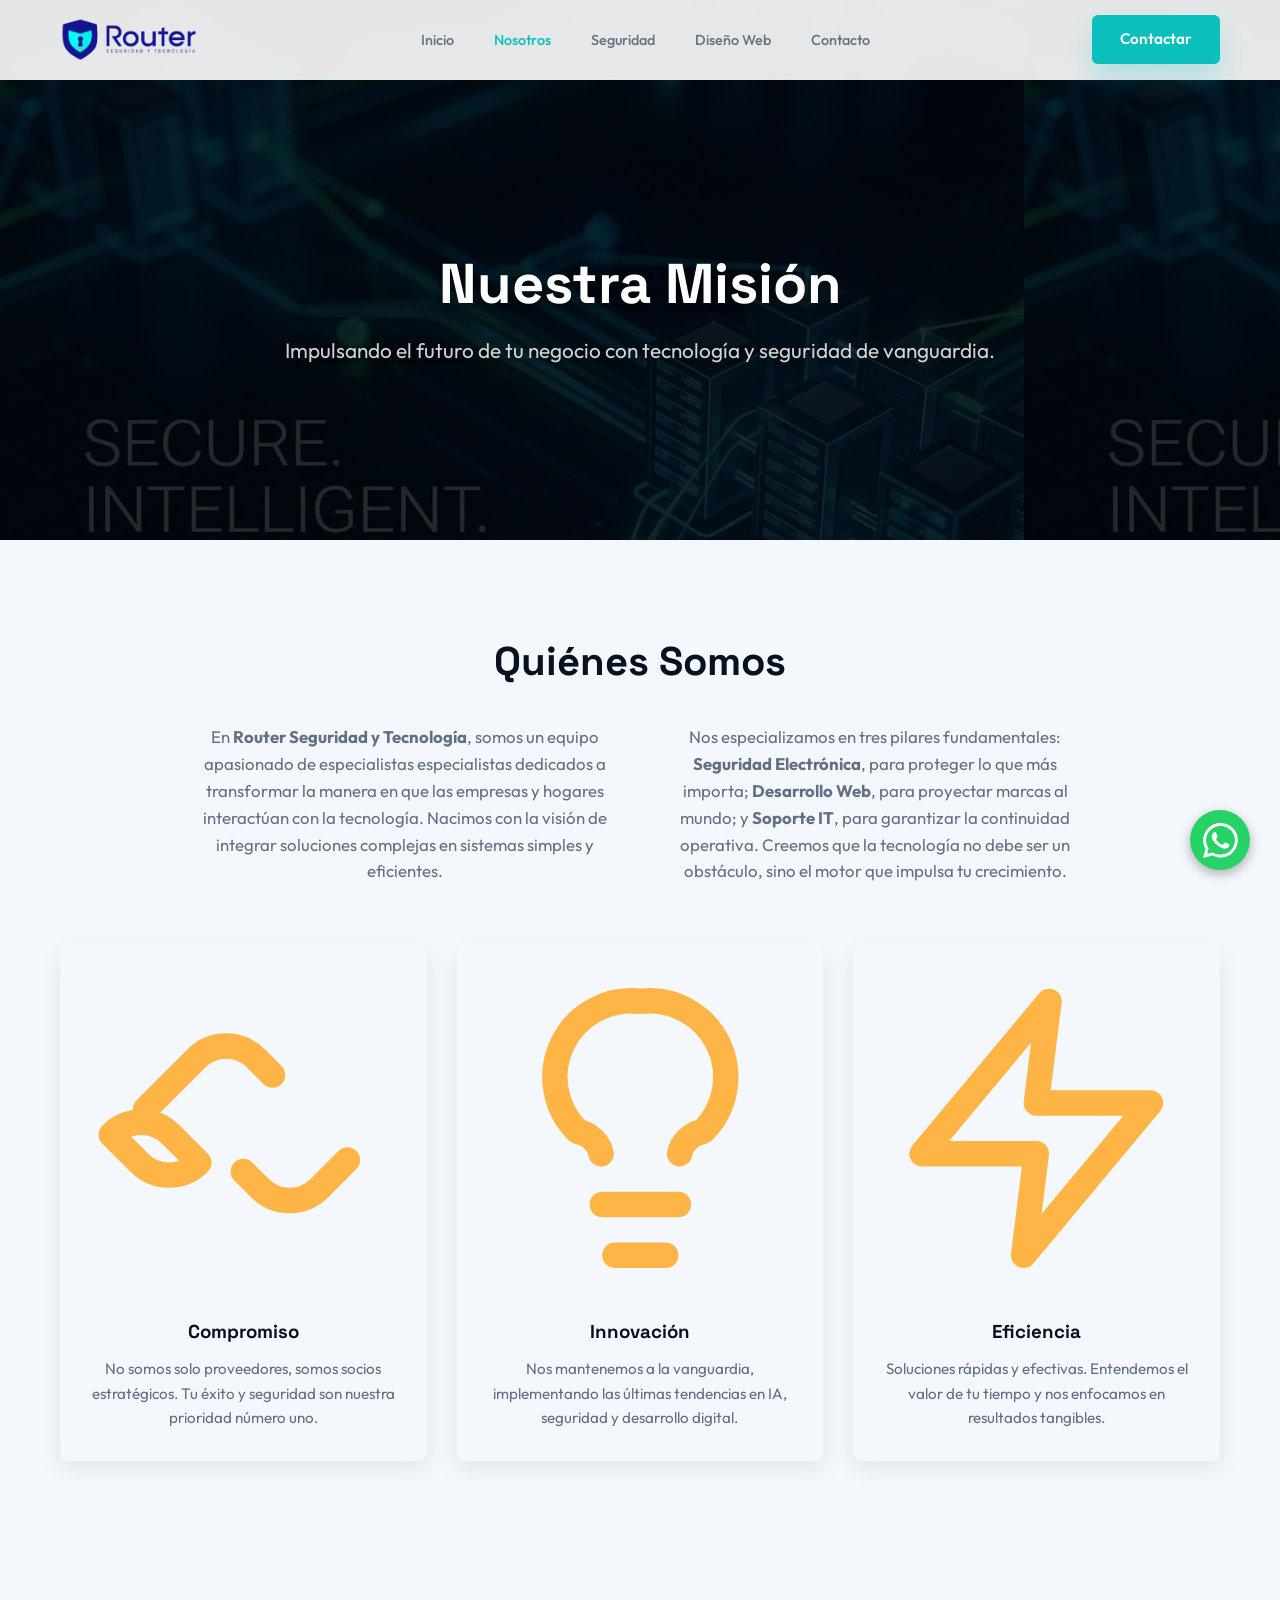
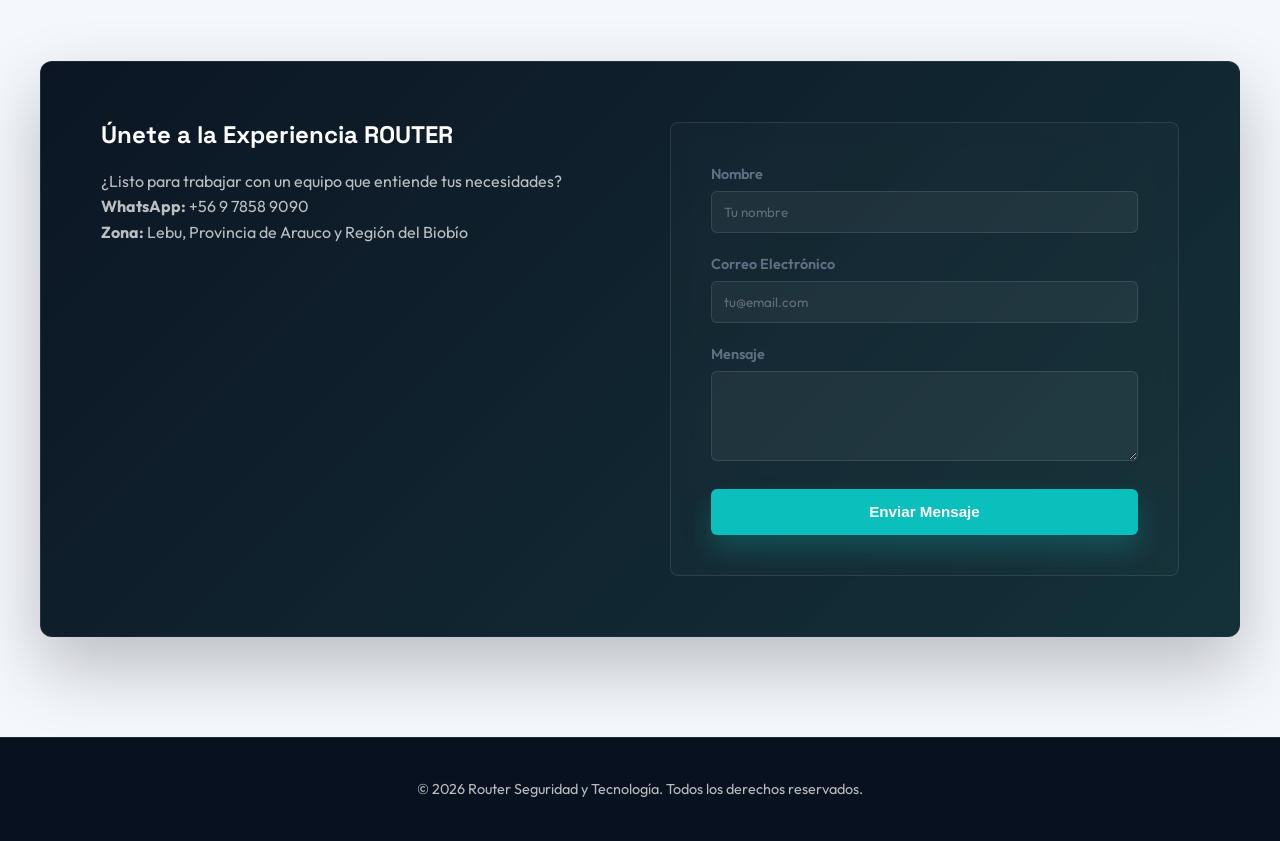
==== nosotros.html @ 7315de92 "Initial Router website" ====
<!DOCTYPE html>
<html lang="es">

<head>
    <meta charset="UTF-8">
    <meta name="viewport" content="width=device-width, initial-scale=1.0">
    <title>Sobre Nosotros | Router Seguridad y Tecnología</title>
    <meta name="description"
        content="Conoce a Router Seguridad y Tecnología, especialistas en cámaras de seguridad, redes, GPS y soluciones digitales en Lebu, Arauco y Biobío.">

    <!-- Fonts -->
    <link rel="preconnect" href="https://fonts.googleapis.com">
    <link rel="preconnect" href="https://fonts.gstatic.com" crossorigin>
    <link href="https://fonts.googleapis.com/css2?family=Outfit:wght@300;400;600;700&family=Space+Grotesk:wght@300;400;500;600;700&display=swap"
        rel="stylesheet">

    <!-- Styles -->
    <link rel="stylesheet" href="css/styles.css">
    <style>
        .about-text-cols {
            column-count: 2;
            column-gap: 40px;
            margin-top: 40px;
            color: var(--color-text-grey);
            font-size: 1.05rem;
        }

        @media (max-width: 768px) {
            .about-text-cols {
                column-count: 1;
            }
        }

        .values-grid {
            display: grid;
            grid-template-columns: repeat(auto-fit, minmax(250px, 1fr));
            gap: 30px;
            margin-top: 50px;
        }

        .value-card {
            background: rgba(255, 255, 255, 0.03);
            padding: 30px;
            border-radius: var(--border-radius);
            border: 1px solid rgba(255, 255, 255, 0.05);
            text-align: center;
        }

        .value-card h3 {
            color: var(--color-primary);
            margin-bottom: 15px;
        }

        .value-card p {
            color: var(--color-text-grey);
            font-size: 0.95rem;
        }

        .value-icon {
            font-size: 3rem;
            margin-bottom: 20px;
            color: var(--color-secondary);
        }
    </style>
</head>

<body>

    <!-- HEADER -->
    <header class="header" id="header">
        <div class="container header-container">
            <div class="logo">
                <a href="index.html">
                    <img src="assets/images/router-logo-original.png" alt="ROUTER Logo">
                </a>
            </div>

            <button class="mobile-toggle" aria-label="Abrir menú" aria-expanded="false">
                <span class="bar"></span>
                <span class="bar"></span>
                <span class="bar"></span>
            </button>

            <nav class="nav">
                <ul class="nav-list">
                    <li><a href="index.html">Inicio</a></li>
                    <li><a href="nosotros.html" style="color: var(--color-accent);">Nosotros</a></li>
                    <li><a href="seguridad.html">Seguridad</a></li>
                    <li><a href="web.html">Diseño Web</a></li>
                    <li><a href="#contacto">Contacto</a></li>
                </ul>
            </nav>
            <a href="#contacto" class="btn btn-primary btn-header-cta">Contactar</a>
        </div>
    </header>

    <!-- PAGE HERO -->
    <section class="page-hero">
        <div class="page-hero-bg"
            style="background: linear-gradient(rgba(0,0,0,0.7), rgba(0,0,0,0.7)), url('assets/images/hero-bg.png');">
        </div>
        <div class="container page-hero-content">
            <h1>Nuestra Misión</h1>
            <p>Impulsando el futuro de tu negocio con tecnología y seguridad de vanguardia.</p>
        </div>
    </section>

    <!-- ABOUT CONTENT -->
    <section class="section">
        <div class="container">
            <div class="text-center" style="max-width: 900px; margin: 0 auto;">
                <h2 class="section-title">Quiénes Somos</h2>
                <div class="about-text-cols">
                    <p>En <strong>Router Seguridad y Tecnología</strong>, somos un equipo apasionado de especialistas
                        especialistas dedicados a transformar la manera en que las empresas y hogares interactúan con la
                        tecnología. Nacimos con la visión de integrar soluciones complejas en sistemas simples y
                        eficientes.</p>
                    <p style="margin-top: 20px;">Nos especializamos en tres pilares fundamentales: <strong>Seguridad
                            Electrónica</strong>, para proteger lo que más importa; <strong>Desarrollo Web</strong>,
                        para proyectar marcas al mundo; y <strong>Soporte IT</strong>, para garantizar la continuidad
                        operativa. Creemos que la tecnología no debe ser un obstáculo, sino el motor que impulsa tu
                        crecimiento.</p>
                </div>
            </div>

            <!-- VALUES -->
            <div class="values-grid">
                <div class="value-card">
                    <div class="value-icon">
                        <!-- Handshake Icon -->
                        <svg xmlns="http://www.w3.org/2000/svg" viewBox="0 0 24 24" fill="none" stroke="currentColor"
                            stroke-width="2" stroke-linecap="round" stroke-linejoin="round"
                            style="width:100%; height:100%;">
                            <path d="M20.2 14.5l-2.2 2.2a3.3 3.3 0 0 1-4.7 0l-1.3-1.3"></path>
                            <path d="M4.3 10.5l4-4a3.3 3.3 0 0 1 4.7 0l1.3 1.3"></path>
                            <path d="M7.3 13.5l-1-1a3.3 3.3 0 0 0-4.7 0l2.2 2.2a3.3 3.3 0 0 0 4.7 0z"></path>
                        </svg>
                    </div>
                    <h3>Compromiso</h3>
                    <p>No somos solo proveedores, somos socios estratégicos. Tu éxito y seguridad son nuestra prioridad
                        número uno.</p>
                </div>
                <div class="value-card">
                    <div class="value-icon">
                        <!-- Lightbulb Icon -->
                        <svg xmlns="http://www.w3.org/2000/svg" viewBox="0 0 24 24" fill="none" stroke="currentColor"
                            stroke-width="2" stroke-linecap="round" stroke-linejoin="round"
                            style="width:100%; height:100%;">
                            <line x1="9" y1="18" x2="15" y2="18"></line>
                            <line x1="10" y1="22" x2="14" y2="22"></line>
                            <path
                                d="M15.09 14c.18-.9.93-1.54 1.86-1.78A6 6 0 0 0 12 2a6 6 0 0 0-4.95 10.22c.93.24 1.68.88 1.86 1.78">
                            </path>
                        </svg>
                    </div>
                    <h3>Innovación</h3>
                    <p>Nos mantenemos a la vanguardia, implementando las últimas tendencias en IA, seguridad y
                        desarrollo digital.</p>
                </div>
                <div class="value-card">
                    <div class="value-icon">
                        <!-- Zap Icon -->
                        <svg xmlns="http://www.w3.org/2000/svg" viewBox="0 0 24 24" fill="none" stroke="currentColor"
                            stroke-width="2" stroke-linecap="round" stroke-linejoin="round"
                            style="width:100%; height:100%;">
                            <polygon points="13 2 3 14 12 14 11 22 21 10 12 10 13 2"></polygon>
                        </svg>
                    </div>
                    <h3>Eficiencia</h3>
                    <p>Soluciones rápidas y efectivas. Entendemos el valor de tu tiempo y nos enfocamos en resultados
                        tangibles.</p>
                </div>
            </div>
        </div>
    </section>

    <!-- CONTACT FORM (Reused) -->
    <section class="section contact-section" id="contacto">
        <div class="container contact-container">
            <div class="contact-info">
                <h2>Únete a la Experiencia ROUTER</h2>
                <p>¿Listo para trabajar con un equipo que entiende tus necesidades?</p>
                <div class="contact-details">
                    <p><strong>WhatsApp:</strong> <a href="https://wa.me/56978589090" target="_blank">+56 9 7858
                            9090</a></p>
                    <p><strong>Zona:</strong> Lebu, Provincia de Arauco y Región del Biobío</p>
                </div>
            </div>
            <div class="contact-form-wrapper">
                <form class="contact-form" id="contactForm">
                    <div class="form-group">
                        <label for="name">Nombre</label>
                        <input type="text" id="name" name="name" required placeholder="Tu nombre">
                    </div>
                    <div class="form-group">
                        <label for="email">Correo Electrónico</label>
                        <input type="email" id="email" name="email" required placeholder="tu@email.com">
                    </div>
                    <div class="form-group">
                        <label for="message">Mensaje</label>
                        <textarea id="message" name="message" rows="4"
                            style="width:100%; padding:12px; background:rgba(255,255,255,0.05); border:1px solid rgba(255,255,255,0.1); border-radius:6px; color:white;"></textarea>
                    </div>
                    <button type="submit" class="btn btn-primary btn-block">Enviar Mensaje</button>
                </form>
            </div>
        </div>
    </section>

    <!-- FOOTER -->
    <footer class="footer">
        <div class="container">
            <p>&copy; 2026 Router Seguridad y Tecnología. Todos los derechos reservados.</p>
        </div>
    </footer>

    <a href="https://wa.me/56978589090" class="whatsapp-float" target="_blank" aria-label="Chat en WhatsApp">
        <svg xmlns="http://www.w3.org/2000/svg" width="35" height="35" fill="currentColor" viewBox="0 0 16 16">
            <path
                d="M13.601 2.326A7.854 7.854 0 0 0 7.994 0C3.627 0 .068 3.558.064 7.926c0 1.399.366 2.76 1.057 3.965L0 16l4.204-1.102a7.933 7.933 0 0 0 3.79.965h.004c4.368 0 7.926-3.558 7.93-7.93A7.898 7.898 0 0 0 13.6 2.326zM7.994 14.521a6.573 6.573 0 0 1-3.356-.92l-.24-.144-2.494.654.666-2.433-.156-.251a6.56 6.56 0 0 1-1.007-3.505c0-3.626 2.957-6.584 6.591-6.584a6.56 6.56 0 0 1 4.66 1.931 6.557 6.557 0 0 1 1.928 4.66c-.004 3.639-2.961 6.592-6.592 6.592zm3.615-4.934c-.197-.099-1.17-.578-1.353-.646-.182-.065-.315-.099-.445.099-.133.197-.513.646-.627.775-.114.133-.232.148-.43.05-.197-.1-.836-.308-1.592-.985-.59-.525-.985-1.175-1.103-1.372-.114-.198-.011-.304.088-.403.087-.088.197-.232.296-.346.1-.114.133-.198.198-.33.065-.134.034-.248-.015-.347-.05-.099-.445-1.076-.612-1.47-.16-.389-.323-.335-.445-.34-.114-.007-.247-.007-.38-.007a.729.729 0 0 0-.529.247c-.182.198-.691.677-.691 1.654 0 .977.71 1.916.81 2.049.098.133 1.394 2.132 3.383 2.992.47.205.84.326 1.129.418.475.152.904.129 1.246.08.38-.058 1.171-.48 1.338-.943.164-.464.164-.86.114-.943-.049-.084-.182-.133-.38-.232z" />
        </svg>
    </a>
    <script src="js/main.js"></script>
</body>

</html>
---- css/styles.css ----
/* 
  ROUTER Theme & Design System 
  Inspiration: Vivint (Clean, Tech-focused, Trustworthy)
*/

:root {
    /* Brand Colors - Now with a "Tech-Noir" feel */
    --color-primary: #07111f;
    /* Deepest Midnight Blue (Tech Dark) */
    --color-primary-dark: #020711;
    /* Near Black */
    --color-accent: #0bbfbc;
    /* Electric Cyan (Neon tech) */
    --color-accent-dim: #087f7d;
    --color-secondary: #ffb545;
    /* Cyber Purple */

    /* Neutral Colors - Dark Theme focused */
    --color-white: #FFFFFF;
    --color-light-grey: #f4f7fb;
    /* Dark Grey Surface */
    --color-mid-grey: #ffffff;
    /* Card Background */
    --color-text-dark: #102033;
    /* Light Text for dark bg */
    --color-text-grey: #627084;
    --color-line: #dce4ee;
    /* Muted Text */

    /* Typography */
    --font-heading: 'Space Grotesk', sans-serif;
    --font-main: 'Outfit', sans-serif;

    /* Spacing & Layout */
    --container-width: 1200px;
    --header-height: 80px;
    --section-spacing: 100px;
    --border-radius: 8px;

    /* Shadows & Glows */
    --shadow-sm: 0 8px 24px rgba(16, 32, 51, 0.08);
    --shadow-md: 0 18px 45px rgba(16, 32, 51, 0.12);
    --shadow-lg: 0 30px 70px rgba(2, 7, 17, 0.24);
    --glow-accent: 0 14px 28px rgba(11, 191, 188, 0.24);
}

/* Modern Reset */
*,
*::before,
*::after {
    box-sizing: border-box;
    margin: 0;
    padding: 0;
}

html {
    scroll-behavior: smooth;
    font-size: 16px;
}

body {
    font-family: var(--font-main);
    color: var(--color-text-dark);
    line-height: 1.6;
    background-color: var(--color-primary);
    -webkit-font-smoothing: antialiased;
}

/* Typography Utility */
h1,
h2,
h3,
h4,
h5,
h6 {
    font-family: var(--font-heading);
    line-height: 1.1;
    font-weight: 700;
    color: var(--color-text-dark);
    letter-spacing: -0.02em;
}

a {
    text-decoration: none;
    color: inherit;
    transition: all 0.3s ease;
}

ul {
    list-style: none;
}

img {
    max-width: 100%;
    display: block;
}

/* Buttons */
.btn {
    display: inline-block;
    padding: 12px 32px;
    border-radius: 6px;
    /* Slightly sharper for tech look */
    font-weight: 600;
    text-align: center;
    cursor: pointer;
    border: none;
    font-size: 0.95rem;
    transition: all 0.3s cubic-bezier(0.4, 0, 0.2, 1);
    text-transform: uppercase;
    letter-spacing: 0.05em;
}

.btn-primary {
    background-color: var(--color-accent);
    color: var(--color-primary-dark);
    box-shadow: var(--glow-accent);
}

.btn-primary:hover {
    transform: translateY(-2px) scale(1.02);
    box-shadow: 0 0 25px rgba(0, 242, 255, 0.6);
    filter: brightness(1.1);
}

.btn-outline {
    background-color: transparent;
    border: 1px solid rgba(255, 255, 255, 0.3);
    color: var(--color-white);
}

.btn-outline:hover {
    background-color: rgba(255, 255, 255, 0.1);
    border-color: var(--color-accent);
    color: var(--color-accent);
}

/* Container */
.container {
    max-width: var(--container-width);
    margin: 0 auto;
    padding: 0 20px;
}

/* Header */
.header {
    position: fixed;
    top: 0;
    left: 0;
    width: 100%;
    z-index: 1000;
    background-color: rgba(2, 8, 23, 0.7);
    /* Translucent midnight */
    backdrop-filter: blur(12px);
    -webkit-backdrop-filter: blur(12px);
    height: var(--header-height);
    display: flex;
    align-items: center;
    transition: all 0.3s ease;
    border-bottom: 1px solid rgba(255, 255, 255, 0.05);
}

.header.scrolled {
    background-color: var(--color-primary-dark);
    box-shadow: var(--shadow-md);
}

.header-container {
    display: flex;
    justify-content: space-between;
    align-items: center;
    width: 100%;
    position: relative;
}

.logo a {
    display: flex;
    align-items: center;
    text-decoration: none;
}

.logo img {
    max-height: 46px;
    max-width: 170px;
    width: auto;
}

/* Desktop Nav */
.nav-list {
    display: flex;
    gap: 40px;
    align-items: center;
    margin: 0;
}

.nav-list a {
    font-weight: 500;
    font-size: 0.9rem;
    color: rgba(255, 255, 255, 0.7);
    text-transform: uppercase;
    letter-spacing: 0.05em;
    position: relative;
    padding: 5px 0;
}

/* Modern Hover Effect (Underline) */
.nav-list a::after {
    content: '';
    position: absolute;
    width: 0;
    height: 1px;
    bottom: 0;
    left: 0;
    background-color: var(--color-accent);
    transition: width 0.3s ease;
    box-shadow: 0 0 5px var(--color-accent);
}

.nav-list a:hover {
    color: var(--color-accent);
}

.nav-list a:hover::after {
    width: 100%;
}

/* Mobile Toggle Button */
.mobile-toggle {
    display: none;
    flex-direction: column;
    justify-content: space-between;
    width: 30px;
    height: 21px;
    background: transparent;
    border: none;
    cursor: pointer;
    z-index: 1100;
    padding: 0;
}

.mobile-toggle .bar {
    width: 100%;
    height: 3px;
    background-color: var(--color-white);
    /* Changed to white */
    border-radius: 3px;
    transition: all 0.3s ease-in-out;
}

/* Hamburger Animation state */
.mobile-toggle.active .bar:nth-child(1) {
    transform: translateY(9px) rotate(45deg);
}

.mobile-toggle.active .bar:nth-child(2) {
    opacity: 0;
}

.mobile-toggle.active .bar:nth-child(3) {
    transform: translateY(-9px) rotate(-45deg);
}

/* Hero */
.hero {
    position: relative;
    height: 100vh;
    display: flex;
    align-items: center;
    justify-content: center;
    text-align: center;
    color: var(--color-white);
    padding-top: var(--header-height);
    overflow: hidden;
    background-color: var(--color-primary-dark);
}

.hero-slider {
    position: absolute;
    top: 0;
    left: 0;
    width: 100%;
    height: 100%;
    z-index: 0;
}

.hero-slide {
    position: absolute;
    top: 0;
    left: 0;
    width: 100%;
    height: 100%;
    background-size: cover;
    background-position: center;
    opacity: 0;
    transition: opacity 1.5s ease-in-out;
    transform: scale(1.05);
    /* Slight zoom for effect */
    transition: opacity 1.5s ease-in-out, transform 6s linear;
}

.hero-slide.active {
    opacity: 1;
    transform: scale(1);
}

.hero-overlay {
    position: absolute;
    top: 0;
    left: 0;
    width: 100%;
    height: 100%;
    background: linear-gradient(135deg, rgba(0, 43, 73, 0.85) 0%, rgba(0, 16, 26, 0.75) 100%);
    z-index: 1;
}

/* WhatsApp Float */
.whatsapp-float {
    position: fixed;
    bottom: 30px;
    right: 30px;
    background-color: #25d366;
    color: #fff;
    border-radius: 50%;
    width: 60px;
    height: 60px;
    display: flex;
    align-items: center;
    justify-content: center;
    box-shadow: 0 4px 12px rgba(0, 0, 0, 0.3);
    z-index: 2000;
    transition: all 0.3s ease;
}

.whatsapp-float:hover {
    transform: scale(1.1);
    background-color: #128c7e;
    box-shadow: 0 6px 16px rgba(0, 0, 0, 0.4);
}

.whatsapp-float svg {
    width: 35px;
    height: 35px;
}

/* We will add a background image in a specific style block or class if provided,
   for now using a solid tech gradient */

.hero-content {
    position: relative;
    z-index: 2;
    max-width: 800px;
}

.hero h1 {
    font-size: 3.5rem;
    margin-bottom: 20px;
    color: var(--color-white);
}

.hero p {
    font-size: 1.25rem;
    margin-bottom: 40px;
    opacity: 0.9;
}

.hero-cta {
    display: flex;
    gap: 20px;
    justify-content: center;
}

/* Sections */
.section {
    padding: var(--section-spacing) 0;
}

.bg-light {
    background-color: var(--color-light-grey);
}

.text-center {
    text-align: center;
}

.section-title {
    font-size: 2.5rem;
    margin-bottom: 10px;
    color: var(--color-primary);
}

.section-eyebrow {
    display: inline-flex;
    align-items: center;
    gap: 8px;
    margin-bottom: 14px;
    color: var(--color-accent-dim);
    font-size: 0.86rem;
    font-weight: 700;
}

.section-eyebrow::before {
    content: '';
    width: 8px;
    height: 8px;
    border-radius: 50%;
    background-color: var(--color-secondary);
}

.section-subtitle {
    font-size: 1.1rem;
    color: var(--color-text-grey);
    margin-bottom: 60px;
}

/* Modern Services Grid */
.container-wide {
    max-width: 1400px;
}

.services-modern-grid {
    display: grid;
    grid-template-columns: repeat(auto-fit, minmax(280px, 1fr));
    gap: 40px;
    margin-top: 50px;
}

.service-card {
    background: var(--color-mid-grey);
    border: 1px solid rgba(255, 255, 255, 0.05);
    border-radius: var(--border-radius);
    padding: 40px 30px;
    transition: all 0.4s cubic-bezier(0.175, 0.885, 0.32, 1.275);
    position: relative;
    overflow: hidden;
    display: flex;
    flex-direction: column;
}

.service-card::before {
    content: '';
    position: absolute;
    top: 0;
    left: 0;
    width: 100%;
    height: 2px;
    background: linear-gradient(90deg, transparent, var(--color-accent), transparent);
    transform: translateX(-100%);
    transition: transform 0.6s ease;
}

.service-card:hover {
    transform: translateY(-10px);
    border-color: rgba(0, 242, 255, 0.3);
    box-shadow: 0 20px 40px rgba(0, 0, 0, 0.4);
    background: #242F41;
}

.service-card:hover::before {
    transform: translateX(100%);
}

.service-card-icon {
    width: 48px;
    height: 48px;
    margin-bottom: 20px;
    color: var(--color-accent);
    filter: drop-shadow(0 0 8px rgba(0, 242, 255, 0.4));
}

.service-card-icon svg {
    width: 100%;
    height: 100%;
    stroke-width: 1.5;
}

.service-card-badge {
    display: inline-block;
    padding: 4px 12px;
    background: rgba(0, 242, 255, 0.1);
    color: var(--color-accent);
    font-size: 0.75rem;
    font-weight: 700;
    border-radius: 4px;
    text-transform: uppercase;
    margin-bottom: 15px;
    width: fit-content;
}

.service-card h3 {
    font-size: 1.5rem;
    margin-bottom: 15px;
    color: var(--color-white);
}

.service-card p {
    color: var(--color-text-grey);
    font-size: 0.95rem;
    margin-bottom: 20px;
    flex-grow: 1;
}

.service-card-list {
    margin-bottom: 30px;
}

.service-card-list li {
    font-size: 0.85rem;
    color: var(--color-text-grey);
    margin-bottom: 8px;
    display: flex;
    align-items: center;
    gap: 10px;
}

.service-card-list li::before {
    content: '';
    display: block;
    width: 6px;
    height: 6px;
    background-color: var(--color-accent);
    border-radius: 50%;
    box-shadow: 0 0 5px var(--color-accent);
}

.btn-card-cta {
    padding: 10px 20px;
    font-size: 0.85rem;
    background: transparent;
    border: 1px solid var(--color-accent);
    color: var(--color-accent);
    width: 100%;
}

.btn-card-cta:hover {
    background: var(--color-accent);
    color: var(--color-primary-dark);
}

/* Trust Grid */
.trust-grid {
    display: grid;
    grid-template-columns: repeat(3, 1fr);
    gap: 40px;
    margin-top: 50px;
}

.trust-item {
    padding: 40px 30px;
    background: rgba(255, 255, 255, 0.03);
    border: 1px solid rgba(255, 255, 255, 0.05);
    border-radius: var(--border-radius);
    transition: all 0.3s ease;
}

.trust-item:hover {
    background: rgba(255, 255, 255, 0.05);
    border-color: var(--color-accent);
}

.trust-icon {
    width: 48px;
    height: 48px;
    margin: 0 auto 20px;
    color: var(--color-accent);
    display: flex;
    align-items: center;
    justify-content: center;
    filter: drop-shadow(0 0 8px rgba(0, 242, 255, 0.3));
}

.trust-icon svg {
    width: 100%;
    height: 100%;
}

/* Contact Section */
.contact-container {
    display: grid;
    grid-template-columns: 1fr 1fr;
    gap: 60px;
    background: linear-gradient(135deg, var(--color-mid-grey) 0%, var(--color-primary-dark) 100%);
    color: var(--color-white);
    padding: 60px;
    border-radius: 20px;
    border: 1px solid rgba(255, 255, 255, 0.05);
}

.contact-info h2 {
    color: var(--color-white);
    margin-bottom: 20px;
}

.contact-info p {
    color: rgba(255, 255, 255, 0.72);
}

.contact-info .section-eyebrow {
    color: #ccfbf9;
}

.contact-form {
    background: rgba(255, 255, 255, 0.02);
    padding: 40px;
    border-radius: 15px;
    color: var(--color-text-dark);
    border: 1px solid rgba(255, 255, 255, 0.1);
    backdrop-filter: blur(10px);
}

.form-group {
    margin-bottom: 20px;
}

.form-group label {
    display: block;
    margin-bottom: 5px;
    font-weight: 600;
    font-size: 0.9rem;
}

.form-group input,
.form-group select,
.form-group textarea {
    width: 100%;
    padding: 12px;
    background: rgba(255, 255, 255, 0.05);
    border: 1px solid rgba(255, 255, 255, 0.1);
    border-radius: 6px;
    font-family: inherit;
    color: var(--color-white);
    resize: vertical;
}

.form-group input::placeholder,
.form-group textarea::placeholder {
    color: rgba(255, 255, 255, 0.3);
}

.form-group label {
    color: var(--color-text-grey);
}

.btn-block {
    width: 100%;
}

/* Commercial Sections */
.service-area-section {
    padding-top: 0;
    background-color: var(--color-light-grey);
}

.service-area {
    display: grid;
    grid-template-columns: minmax(0, 0.95fr) minmax(0, 1.05fr);
    gap: 48px;
    align-items: center;
    padding: 42px;
    background: var(--color-white);
    border: 1px solid var(--color-line);
    border-radius: var(--border-radius);
    box-shadow: var(--shadow-sm);
}

.service-area h2 {
    color: var(--color-primary);
    font-size: clamp(2rem, 4vw, 3rem);
}

.service-area p {
    color: var(--color-text-grey);
    font-size: 1.08rem;
}

.packages-section,
.cases-section,
.testimonials-section {
    background-color: var(--color-light-grey);
}

.packages-grid,
.cases-grid,
.testimonials-grid {
    display: grid;
    grid-template-columns: repeat(3, minmax(0, 1fr));
    gap: 24px;
}

.package-card,
.testimonial-card {
    display: flex;
    flex-direction: column;
    padding: 32px;
    background: var(--color-white);
    border: 1px solid var(--color-line);
    border-radius: var(--border-radius);
    box-shadow: var(--shadow-sm);
}

.package-card {
    position: relative;
    overflow: hidden;
}

.package-featured {
    border-color: rgba(11, 191, 188, 0.42);
    box-shadow: var(--shadow-md);
}

.package-label {
    width: fit-content;
    margin-bottom: 18px;
    padding: 6px 10px;
    color: var(--color-primary);
    background: rgba(255, 181, 69, 0.24);
    border-radius: 999px;
    font-size: 0.78rem;
    font-weight: 700;
}

.package-card h3,
.case-card h3,
.testimonial-card strong {
    color: var(--color-primary);
}

.package-card h3 {
    font-size: 1.45rem;
    margin-bottom: 12px;
}

.package-card p,
.testimonial-card p,
.case-card p {
    color: var(--color-text-grey);
}

.package-price {
    color: var(--color-accent-dim) !important;
    font-family: var(--font-heading);
    font-size: 1.55rem;
    font-weight: 700;
}

.package-card .btn {
    margin-top: auto;
}

.case-card {
    overflow: hidden;
    background: var(--color-white);
    border: 1px solid var(--color-line);
    border-radius: var(--border-radius);
    box-shadow: var(--shadow-sm);
}

.case-card img {
    width: 100%;
    aspect-ratio: 16 / 10;
    object-fit: cover;
}

.case-card div {
    padding: 24px;
}

.case-card span,
.testimonial-card span {
    display: block;
    color: var(--color-accent-dim);
    font-size: 0.86rem;
    font-weight: 700;
}

.case-card h3 {
    margin: 8px 0 10px;
    font-size: 1.25rem;
}

.testimonial-card {
    gap: 12px;
}

.testimonial-card p {
    font-size: 1.02rem;
}

.testimonial-card strong {
    margin-top: auto;
}

/* Footer */
.footer {
    background: var(--color-primary-dark);
    color: var(--color-white);
    padding: 40px 0;
    text-align: center;
    font-size: 0.9rem;
    border-top: 1px solid rgba(255, 255, 255, 0.1);
}

.footer-grid {
    display: grid;
    grid-template-columns: 1.4fr 1fr 1fr;
    gap: 40px;
    text-align: left;
}

.footer-logo {
    max-width: 170px;
    margin-bottom: 18px;
    padding: 8px;
    background: rgba(255, 255, 255, 0.94);
    border-radius: 6px;
}

.footer h4 {
    color: var(--color-white);
    margin-bottom: 14px;
}

.footer p,
.footer span,
.footer a {
    display: block;
    color: rgba(255, 255, 255, 0.72);
}

.footer a {
    margin-bottom: 8px;
}

.footer a:hover {
    color: var(--color-white);
}

.footer-bottom {
    margin-top: 34px;
    padding-top: 22px;
    border-top: 1px solid rgba(255, 255, 255, 0.1);
    text-align: center;
}

/* Responsive */
/* Responsive Header / Mobile Menu */
@media (max-width: 900px) {
    .mobile-toggle {
        display: flex;
    }

    .nav {
        position: fixed;
        top: 0;
        right: -100%;
        /* Hidden by default */
        width: 100%;
        height: 100vh;
        background-color: rgba(2, 8, 23, 0.98);
        /* Midnight blue to match header */
        backdrop-filter: blur(10px);
        padding-top: 100px;
        /* Space for X button */
        transition: right 0.4s cubic-bezier(0.77, 0.2, 0.05, 1.0);
        box-shadow: -5px 0 15px rgba(0, 0, 0, 0.1);
        display: flex;
        justify-content: center;
    }

    .nav.active {
        right: 0;
    }

    .nav-list {
        flex-direction: column;
        align-items: center;
        gap: 30px;
        width: 100%;
    }

    .nav-list a {
        font-size: 1.5rem;
        font-weight: 600;
    }

    .btn-header-cta {
        display: none;
        /* Hide standard CTA in header on small mobile, rely on menu or bottom */
    }

    /* Show CTA inside menu if needed, or just keep simple links */

    .hero h1 {
        font-size: 2.5rem;
    }

    .header-container {
        padding: 0 20px;
    }
}

@media (max-width: 768px) {

    /* Existing small mobile tweaks */
    .hero-content {
        padding: 0 20px;
    }

    .service-row,
    .service-row.reverse {
        flex-direction: column;
        text-align: center;
    }

    .service-content h3,
    .service-content h4 {
        text-align: center;
    }

    .feature-list {
        display: inline-block;
        text-align: left;
    }

    .trust-grid {
        grid-template-columns: 1fr;
    }

    .contact-container {
        grid-template-columns: 1fr;
        padding: 30px;
    }

    .service-area,
    .packages-grid,
    .cases-grid,
    .testimonials-grid,
    .footer-grid {
        grid-template-columns: 1fr;
    }

    .service-area {
        padding: 28px;
    }
}

/* Providers Section */
.providers-wrapper {
    display: flex;
    justify-content: center;
    align-items: center;
    gap: 40px;
    flex-wrap: wrap;
    margin-top: 40px;
}

.providers-wrapper img {
    max-height: 40px;
    /* Uniform height constraint */
    width: auto;
    object-fit: contain;
    transition: all 0.3s ease;
    filter: grayscale(1) brightness(200%) opacity(0.6);
}

.providers-wrapper img:hover {
    transform: scale(1.1);
    filter: grayscale(0) brightness(100%) opacity(1);
}

/* Showcase Carousel */
.showcase-section {
    padding-top: 0;
    /* Align closer to providers */
    margin-top: -20px;
}

.showcase-container {
    position: relative;
    width: 100%;
    height: 500px;
    border-radius: var(--border-radius);
    overflow: hidden;
    box-shadow: var(--shadow-lg);
    border: 1px solid rgba(255, 255, 255, 0.05);
}

.showcase-carousel {
    width: 100%;
    height: 100%;
}

.showcase-slide {
    position: absolute;
    top: 0;
    left: 0;
    width: 100%;
    height: 100%;
    opacity: 0;
    transition: opacity 0.8s ease-in-out;
    display: flex;
    align-items: center;
    justify-content: center;
}

.showcase-slide.active {
    opacity: 1;
    z-index: 1;
}

.showcase-slide img {
    width: 100%;
    height: 100%;
    object-fit: cover;
    filter: brightness(0.6);
}

.showcase-content {
    position: absolute;
    bottom: 40px;
    left: 40px;
    right: 40px;
    background: rgba(2, 8, 23, 0.6);
    backdrop-filter: blur(10px);
    -webkit-backdrop-filter: blur(10px);
    padding: 30px;
    border-radius: 12px;
    border: 1px solid rgba(255, 255, 255, 0.1);
    max-width: 600px;
    z-index: 2;
    transform: translateY(20px);
    transition: all 0.5s ease 0.3s;
}

.showcase-slide.active .showcase-content {
    transform: translateY(0);
}

.showcase-content h3 {
    color: var(--color-accent);
    margin-bottom: 10px;
    font-size: 1.8rem;
}

.showcase-content p {
    color: var(--color-text-dark);
    font-size: 1.1rem;
    opacity: 0.9;
}

/* Carousel Nav */
.carousel-nav {
    position: absolute;
    bottom: 40px;
    right: 40px;
    display: flex;
    gap: 15px;
    z-index: 10;
}

.carousel-btn {
    width: 45px;
    height: 45px;
    border-radius: 50%;
    background: rgba(255, 255, 255, 0.1);
    border: 1px solid rgba(255, 255, 255, 0.2);
    color: var(--color-white);
    font-size: 1.2rem;
    cursor: pointer;
    display: flex;
    align-items: center;
    justify-content: center;
    transition: all 0.3s ease;
    backdrop-filter: blur(5px);
}

.carousel-btn:hover {
    background: var(--color-accent);
    border-color: var(--color-accent);
    color: var(--color-primary-dark);
}

@media (max-width: 768px) {
    .showcase-container {
        height: 400px;
    }

    .showcase-content {
        bottom: 20px;
        left: 20px;
        right: 20px;
        padding: 20px;
    }

    .showcase-content h3 {
        font-size: 1.4rem;
    }

    .carousel-nav {
        bottom: auto;
        top: 20px;
        right: 20px;
    }
}

@media (max-width: 768px) {
    .providers-wrapper {
        gap: 20px;
    }

    .providers-wrapper img {
        max-height: 35px;
        /* Smaller on mobile */
    }
}

/* ============================
   Sub-Page Styles (Seguridad, etc.)
   ============================ */

.page-hero {
    position: relative;
    height: 60vh;
    min-height: 400px;
    display: flex;
    align-items: center;
    justify-content: center;
    text-align: center;
    color: var(--color-white);
    padding-top: var(--header-height);
    background-color: var(--color-primary-dark);
    overflow: hidden;
    margin-bottom: var(--section-spacing);
}

.page-hero-bg {
    position: absolute;
    top: 0;
    left: 0;
    width: 100%;
    height: 100%;
    background-size: cover;
    background-position: center;
    opacity: 0.4;
    z-index: 0;
}

.page-hero-content {
    position: relative;
    z-index: 2;
    max-width: 900px;
    padding: 0 20px;
}

.page-hero h1 {
    font-size: 3.5rem;
    margin-bottom: 20px;
    text-shadow: 0 4px 10px rgba(0, 0, 0, 0.5);
}

.page-hero p {
    font-size: 1.3rem;
    color: var(--color-text-grey);
    text-shadow: 0 2px 4px rgba(0, 0, 0, 0.5);
}

/* Feature grid for subpages */
.feature-grid-detailed {
    display: grid;
    grid-template-columns: repeat(auto-fit, minmax(300px, 1fr));
    gap: 30px;
    margin-top: 60px;
}

.feature-item-row {
    display: flex;
    gap: 20px;
    align-items: flex-start;
    background: rgba(255, 255, 255, 0.03);
    padding: 30px;
    border-radius: var(--border-radius);
    border: 1px solid rgba(255, 255, 255, 0.05);
    transition: transform 0.3s ease;
}

.feature-item-row:hover {
    transform: translateY(-5px);
    border-color: var(--color-accent);
}

.feature-item-row .icon {
    font-size: 2rem;
    color: var(--color-accent);
    flex-shrink: 0;
    background: rgba(0, 242, 255, 0.1);
    width: 60px;
    height: 60px;
    display: flex;
    align-items: center;
    justify-content: center;
    border-radius: 50%;
}

.feature-item-row h4 {
    margin-bottom: 10px;
    color: var(--color-white);
}

.feature-item-row p {
    font-size: 0.95rem;
    color: var(--color-text-grey);
}

/* Service Detail Section */
.service-details {
    padding-bottom: 100px;
}

.detail-row {
    display: flex;
    align-items: center;
    gap: 80px;
    margin-bottom: 120px;
}

.detail-row.reverse {
    flex-direction: row-reverse;
}

.detail-text {
    flex: 1;
}

.detail-text h2 {
    color: var(--color-white);
    margin-bottom: 20px;
    font-size: 2.5rem;
}

.detail-text p {
    color: var(--color-text-grey);
    margin-bottom: 20px;
    font-size: 1.05rem;
}

.detail-list {
    margin-top: 30px;
}

.detail-list li {
    margin-bottom: 15px;
    display: flex;
    align-items: center;
    gap: 12px;
    color: var(--color-text-dark);
}

.detail-list li::before {
    content: '✓';
    color: var(--color-accent);
    font-weight: bold;
    background: rgba(0, 242, 255, 0.1);
    width: 24px;
    height: 24px;
    border-radius: 50%;
    display: flex;
    align-items: center;
    justify-content: center;
    font-size: 0.8rem;
}

.detail-image {
    flex: 1;
    border-radius: 20px;
    overflow: hidden;
    box-shadow: 0 20px 50px rgba(0, 0, 0, 0.5);
    border: 1px solid rgba(255, 255, 255, 0.05);
    position: relative;
}

.detail-image::after {
    content: '';
    position: absolute;
    inset: 0;
    background: linear-gradient(45deg, rgba(0, 242, 255, 0.1), transparent);
    pointer-events: none;
}

.detail-image img {
    transition: transform 0.7s ease;
    width: 100%;
    display: block;
}

.detail-image:hover img {
    transform: scale(1.05);
}

@media (max-width: 900px) {
    .page-hero h1 {
        font-size: 2.5rem;
    }

    .detail-row,
    .detail-row.reverse {
        flex-direction: column;
        gap: 40px;
        margin-bottom: 80px;
    }

    .detail-text h2 {
        font-size: 2rem;
    }
}

/* ============================
   Professional Visual Refresh
   ============================ */

body {
    background-color: var(--color-light-grey);
    color: var(--color-text-dark);
}

h1,
h2,
h3,
h4,
h5,
h6 {
    letter-spacing: 0;
}

.btn {
    display: inline-flex;
    align-items: center;
    justify-content: center;
    min-height: 46px;
    padding: 12px 28px;
    letter-spacing: 0;
    text-transform: none;
}

.btn-primary {
    color: var(--color-white);
}

.btn-primary:hover {
    background-color: var(--color-accent-dim);
    box-shadow: 0 18px 34px rgba(8, 127, 125, 0.24);
    transform: translateY(-2px);
    filter: none;
}

.btn-outline:hover {
    background-color: var(--color-white);
    color: var(--color-primary);
}

.header {
    background-color: rgba(255, 255, 255, 0.9);
    border-bottom: 1px solid rgba(220, 228, 238, 0.85);
    backdrop-filter: blur(18px);
    -webkit-backdrop-filter: blur(18px);
}

.header.scrolled {
    background-color: rgba(255, 255, 255, 0.97);
}

.nav-list a {
    color: var(--color-text-grey);
    letter-spacing: 0;
    text-transform: none;
}

.mobile-toggle .bar {
    background-color: var(--color-primary);
}

.hero {
    text-align: left;
    height: auto;
    min-height: 100svh;
    padding: calc(var(--header-height) + 56px) 0 64px;
}

.hero-overlay {
    background:
        linear-gradient(90deg, rgba(2, 7, 17, 0.92) 0%, rgba(7, 17, 31, 0.76) 48%, rgba(7, 17, 31, 0.24) 100%),
        linear-gradient(180deg, rgba(2, 7, 17, 0.12) 0%, rgba(2, 7, 17, 0.76) 100%);
}

.hero-content {
    max-width: 780px;
    margin-right: auto;
}

.hero-kicker {
    display: inline-flex;
    align-items: center;
    gap: 10px;
    margin-bottom: 22px;
    padding: 8px 12px;
    color: #ccfbf9;
    background: rgba(11, 191, 188, 0.12);
    border: 1px solid rgba(11, 191, 188, 0.28);
    border-radius: 999px;
    font-size: 0.88rem;
    font-weight: 700;
}

.hero-kicker::before {
    content: '';
    width: 8px;
    height: 8px;
    border-radius: 50%;
    background-color: var(--color-secondary);
}

.hero h1 {
    font-size: clamp(2.7rem, 6vw, 5.2rem);
    max-width: 900px;
}

.hero p {
    max-width: 660px;
    color: rgba(255, 255, 255, 0.82);
}

.hero-cta {
    justify-content: flex-start;
    flex-wrap: wrap;
}

.hero-metrics {
    display: grid;
    grid-template-columns: repeat(3, minmax(0, 1fr));
    gap: 14px;
    margin-top: 56px;
    max-width: 640px;
}

.hero-metrics div {
    padding: 18px;
    background: rgba(255, 255, 255, 0.08);
    border: 1px solid rgba(255, 255, 255, 0.16);
    border-radius: var(--border-radius);
    backdrop-filter: blur(12px);
}

.hero-metrics strong {
    display: block;
    color: var(--color-white);
    font-family: var(--font-heading);
    font-size: 1.75rem;
    line-height: 1;
}

.hero-metrics span {
    display: block;
    margin-top: 8px;
    color: rgba(255, 255, 255, 0.72);
    font-size: 0.9rem;
}

.providers-section,
.showcase-section,
.trust-section {
    background-color: var(--color-light-grey);
}

.providers-wrapper {
    padding: 24px;
    background: var(--color-white);
    border: 1px solid var(--color-line);
    border-radius: var(--border-radius);
    box-shadow: var(--shadow-sm);
}

.providers-wrapper img {
    filter: grayscale(1) opacity(0.62);
}

.providers-wrapper img:hover {
    filter: grayscale(0) opacity(1);
}

.showcase-container {
    border-radius: var(--border-radius);
}

.showcase-content {
    background: rgba(255, 255, 255, 0.92);
    border: 1px solid rgba(255, 255, 255, 0.72);
    border-radius: var(--border-radius);
}

.showcase-content h3 {
    color: var(--color-primary);
}

.showcase-content p {
    color: var(--color-text-grey);
}

.service-card,
.trust-item,
.feature-item-row,
.value-card {
    background: var(--color-white);
    border: 1px solid var(--color-line);
    box-shadow: var(--shadow-sm);
}

.service-card {
    transition: transform 0.3s ease, box-shadow 0.3s ease, border-color 0.3s ease;
}

.service-card:hover,
.trust-item:hover,
.feature-item-row:hover,
.value-card:hover {
    background: var(--color-white);
    border-color: rgba(11, 191, 188, 0.36);
    box-shadow: var(--shadow-md);
    transform: translateY(-6px);
}

.service-card h3,
.trust-item h4,
.feature-item-row h4,
.value-card h3 {
    color: var(--color-primary);
}

.service-card-icon,
.trust-icon,
.feature-item-row .icon,
.value-icon {
    color: var(--color-accent);
    filter: none;
}

.service-card-badge,
.feature-item-row .icon {
    background: rgba(11, 191, 188, 0.1);
}

.service-card-list li::before {
    box-shadow: none;
}

.contact-container {
    background:
        linear-gradient(135deg, rgba(7, 17, 31, 0.98) 0%, rgba(5, 36, 44, 0.94) 100%);
    border-radius: 12px;
    box-shadow: var(--shadow-lg);
}

.contact-form {
    border-radius: var(--border-radius);
}

.form-group input,
.form-group select,
.form-group textarea {
    color: var(--color-white);
}

.footer {
    background: var(--color-primary);
}

.page-hero {
    margin-bottom: 0;
}

.page-hero h1 {
    color: var(--color-white);
}

.page-hero p {
    color: rgba(255, 255, 255, 0.82);
}

.page-hero-bg {
    opacity: 0.48;
}

.detail-text h2 {
    color: var(--color-primary);
}

.detail-list li {
    color: var(--color-text-dark);
}

@media (max-width: 900px) {
    .nav {
        background-color: rgba(255, 255, 255, 0.98);
    }

    .nav-list a {
        color: var(--color-primary);
    }

    .hero {
        text-align: center;
    }

    .hero-content {
        margin: 0 auto;
    }

    .hero-cta {
        justify-content: center;
    }
}

@media (max-width: 768px) {
    .section {
        padding: 72px 0;
    }

    .hero {
        align-items: flex-start;
        justify-content: flex-start;
        min-height: auto;
        padding: calc(var(--header-height) + 30px) 0 48px;
    }

    .hero-metrics {
        grid-template-columns: repeat(3, minmax(0, 1fr));
        margin-top: 36px;
        gap: 8px;
    }

    .hero-metrics div {
        padding: 12px 8px;
    }

    .hero-metrics strong {
        font-size: 1.4rem;
    }

    .hero-metrics span {
        font-size: 0.76rem;
    }

    .hero h1 {
        font-size: 2.22rem;
    }

    .hero p {
        font-size: 1.05rem;
        margin-bottom: 28px;
    }

    .contact-container {
        padding: 26px;
    }

    .packages-grid,
    .cases-grid,
    .testimonials-grid {
        gap: 18px;
    }

    .package-card,
    .testimonial-card {
        padding: 24px;
    }

    .footer {
        padding-bottom: 90px;
    }
}
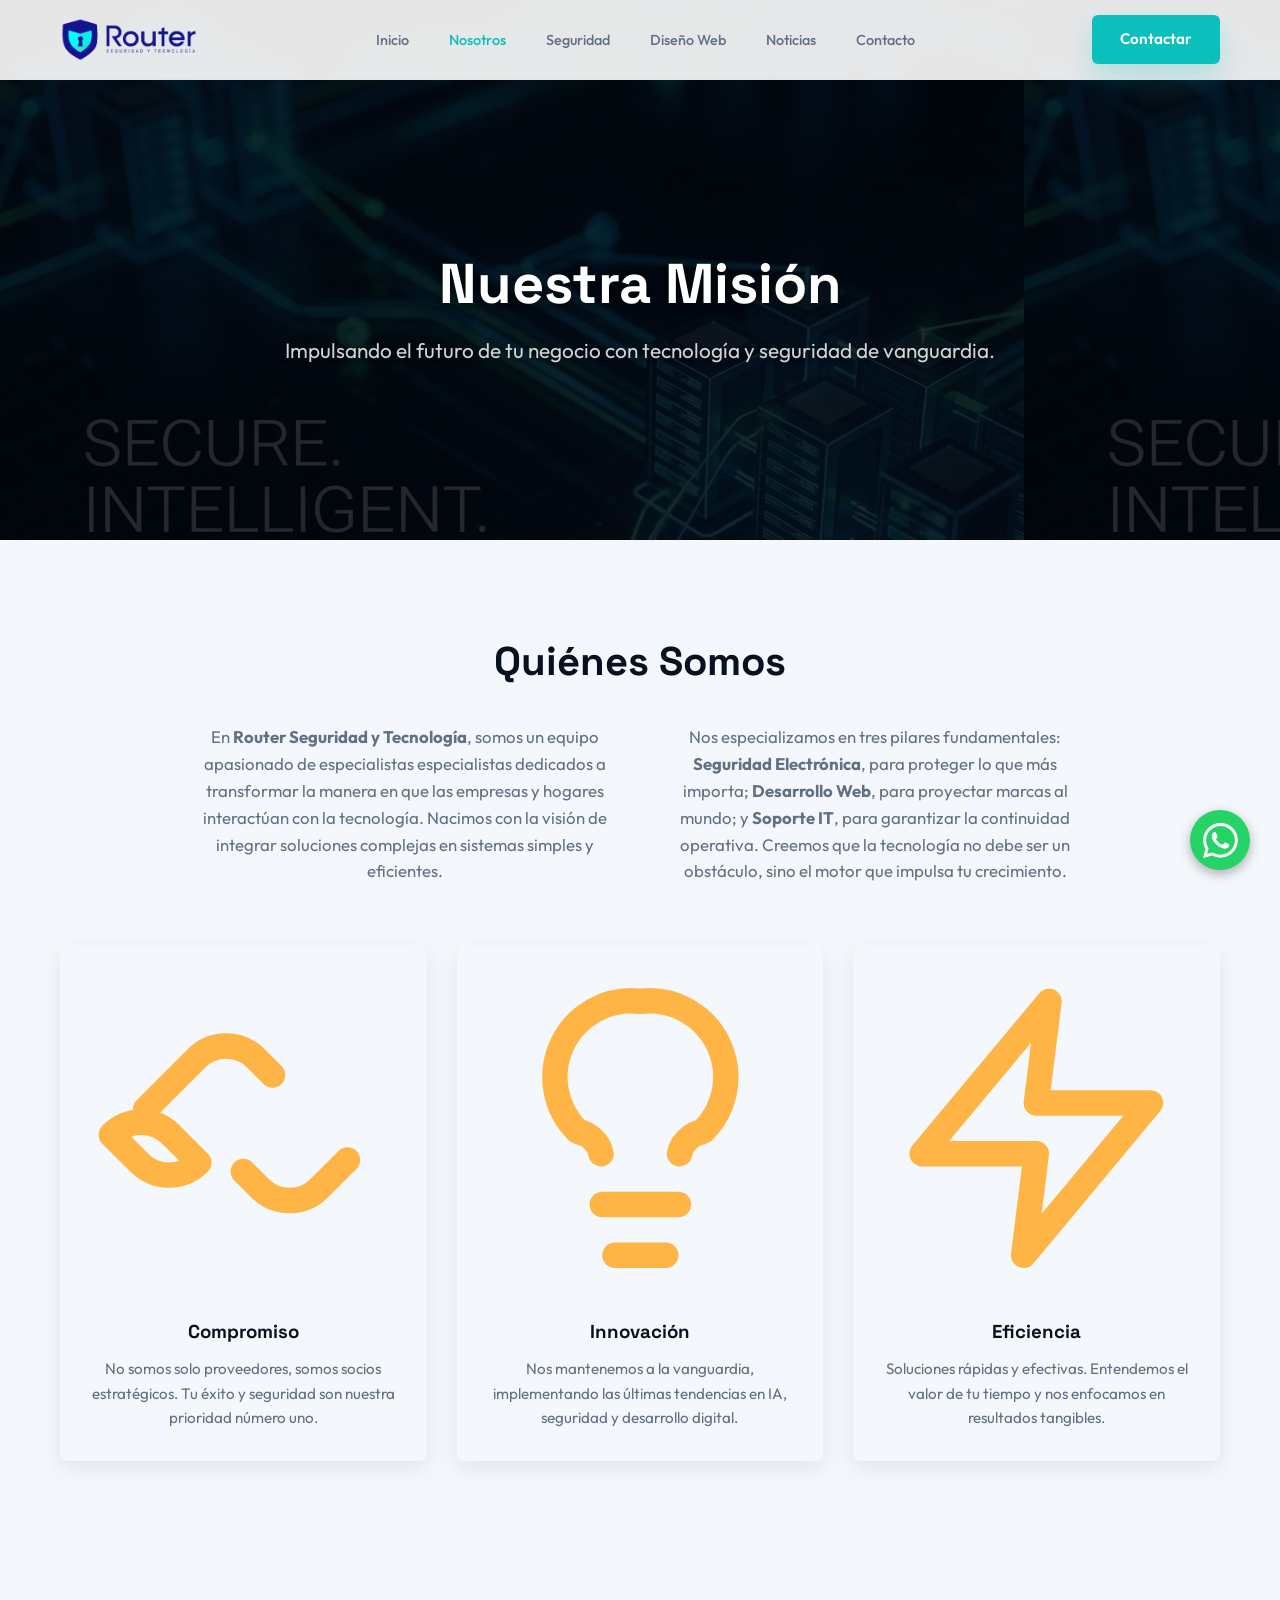
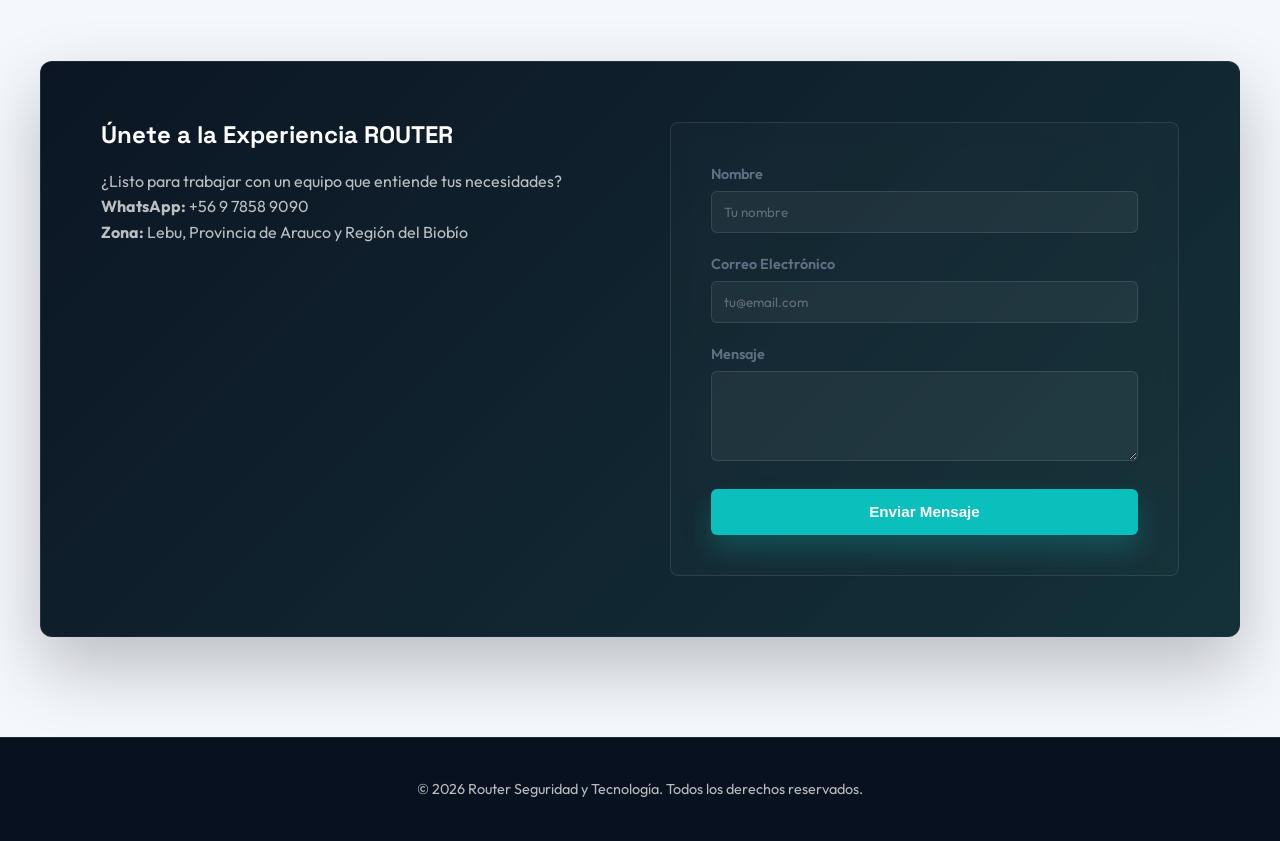
==== commit 0cb95716: "feat: Add dynamic news module from Aura" ====
--- a/nosotros.html
+++ b/nosotros.html
@@ -87,6 +87,7 @@
                     <li><a href="nosotros.html" style="color: var(--color-accent);">Nosotros</a></li>
                     <li><a href="seguridad.html">Seguridad</a></li>
                     <li><a href="web.html">Diseño Web</a></li>
+                    <li><a href="index.html#noticias">Noticias</a></li>
                     <li><a href="#contacto">Contacto</a></li>
                 </ul>
             </nav>
--- a/css/styles.css
+++ b/css/styles.css
@@ -1675,3 +1675,280 @@
         padding-bottom: 90px;
     }
 }
+
+/* ==========================================================================
+   Aura News & Updates Section (Premium Tech-Noir UI)
+   ========================================================================== */
+.news-section {
+    background-color: var(--color-primary-dark);
+    border-top: 1px solid rgba(255, 255, 255, 0.05);
+    border-bottom: 1px solid rgba(255, 255, 255, 0.05);
+}
+
+.news-grid {
+    display: grid;
+    grid-template-columns: repeat(3, minmax(0, 1fr));
+    gap: 32px;
+    margin-top: 40px;
+}
+
+.news-card {
+    background: rgba(255, 255, 255, 0.02);
+    border: 1px solid rgba(255, 255, 255, 0.05);
+    border-radius: var(--border-radius);
+    overflow: hidden;
+    display: flex;
+    flex-direction: column;
+    transition: all 0.4s cubic-bezier(0.165, 0.84, 0.44, 1);
+}
+
+.news-card:hover {
+    transform: translateY(-8px);
+    background: rgba(255, 255, 255, 0.04);
+    border-color: rgba(11, 191, 188, 0.3);
+    box-shadow: 0 20px 40px rgba(2, 7, 17, 0.4);
+}
+
+.news-card-image-wrapper {
+    width: 100%;
+    aspect-ratio: 16 / 10;
+    overflow: hidden;
+    position: relative;
+    background-color: #0c1624;
+}
+
+.news-card-image {
+    width: 100%;
+    height: 100%;
+    object-fit: cover;
+    transition: transform 0.6s cubic-bezier(0.165, 0.84, 0.44, 1);
+}
+
+.news-card:hover .news-card-image {
+    transform: scale(1.08);
+}
+
+.news-card-content {
+    padding: 24px;
+    display: flex;
+    flex-direction: column;
+    gap: 12px;
+    flex-grow: 1;
+}
+
+.news-card-date {
+    font-size: 0.8rem;
+    color: var(--color-accent);
+    font-weight: 600;
+    text-transform: uppercase;
+    letter-spacing: 0.05em;
+}
+
+.news-card-title {
+    font-size: 1.25rem;
+    color: var(--color-white);
+    line-height: 1.3;
+    margin: 0;
+    display: -webkit-box;
+    -webkit-line-clamp: 2;
+    -webkit-box-orient: vertical;
+    overflow: hidden;
+}
+
+.news-card-desc {
+    font-size: 0.92rem;
+    color: var(--color-text-grey);
+    line-height: 1.5;
+    margin: 0;
+    display: -webkit-box;
+    -webkit-line-clamp: 3;
+    -webkit-box-orient: vertical;
+    overflow: hidden;
+    flex-grow: 1;
+}
+
+.news-card-btn {
+    align-self: flex-start;
+    background: transparent;
+    border: none;
+    color: var(--color-accent);
+    font-weight: 600;
+    font-size: 0.9rem;
+    cursor: pointer;
+    padding: 0;
+    display: flex;
+    align-items: center;
+    gap: 6px;
+    transition: gap 0.2s ease, color 0.2s ease;
+    margin-top: 10px;
+}
+
+.news-card-btn:hover {
+    gap: 10px;
+    color: var(--color-white);
+}
+
+/* ==========================================================================
+   Premium News Detail Modal
+   ========================================================================== */
+.news-modal {
+    position: fixed;
+    top: 0;
+    left: 0;
+    width: 100%;
+    height: 100%;
+    z-index: 9999;
+    display: flex;
+    align-items: center;
+    justify-content: center;
+    opacity: 0;
+    pointer-events: none;
+    transition: opacity 0.4s cubic-bezier(0.165, 0.84, 0.44, 1);
+}
+
+.news-modal.open {
+    opacity: 1;
+    pointer-events: auto;
+}
+
+.news-modal-overlay {
+    position: absolute;
+    top: 0;
+    left: 0;
+    width: 100%;
+    height: 100%;
+    background-color: rgba(2, 7, 17, 0.85);
+    backdrop-filter: blur(10px);
+    -webkit-backdrop-filter: blur(10px);
+}
+
+.news-modal-container {
+    position: relative;
+    width: 90%;
+    max-width: 800px;
+    max-height: 85vh;
+    background: #0d1724;
+    border: 1px solid rgba(255, 255, 255, 0.08);
+    border-radius: 16px;
+    overflow-y: auto;
+    z-index: 2;
+    transform: scale(0.9) translateY(20px);
+    transition: transform 0.4s cubic-bezier(0.165, 0.84, 0.44, 1);
+    box-shadow: 0 30px 60px rgba(0, 0, 0, 0.6), 0 0 40px rgba(11, 191, 188, 0.1);
+}
+
+.news-modal.open .news-modal-container {
+    transform: scale(1) translateY(0);
+}
+
+.news-modal-close {
+    position: absolute;
+    top: 20px;
+    right: 20px;
+    width: 36px;
+    height: 36px;
+    border-radius: 50%;
+    background: rgba(255, 255, 255, 0.05);
+    border: 1px solid rgba(255, 255, 255, 0.1);
+    color: var(--color-white);
+    font-size: 1.5rem;
+    cursor: pointer;
+    display: flex;
+    align-items: center;
+    justify-content: center;
+    z-index: 10;
+    transition: all 0.2s ease;
+}
+
+.news-modal-close:hover {
+    background: rgba(255, 255, 255, 0.15);
+    color: var(--color-accent);
+    transform: rotate(90deg);
+}
+
+.news-modal-hero {
+    width: 100%;
+    aspect-ratio: 16 / 9;
+    overflow: hidden;
+}
+
+.news-modal-img {
+    width: 100%;
+    height: 100%;
+    object-fit: cover;
+}
+
+.news-modal-details {
+    padding: 40px;
+}
+
+.news-modal-date {
+    font-size: 0.85rem;
+    color: var(--color-accent);
+    font-weight: 600;
+    display: block;
+    margin-bottom: 12px;
+}
+
+.news-modal-title {
+    font-size: 2rem;
+    color: var(--color-white);
+    margin-bottom: 24px;
+    line-height: 1.25;
+}
+
+.news-modal-text {
+    color: rgba(255, 255, 255, 0.8);
+    font-size: 1.05rem;
+    line-height: 1.7;
+    margin-bottom: 30px;
+}
+
+.news-modal-text p {
+    margin-bottom: 20px;
+}
+
+.news-modal-text h4 {
+    color: var(--color-white);
+    font-size: 1.3rem;
+    margin: 30px 0 15px;
+}
+
+.news-modal-cta-box {
+    background: rgba(11, 191, 188, 0.05);
+    border: 1px solid rgba(11, 191, 188, 0.15);
+    border-radius: 12px;
+    padding: 30px;
+    text-align: center;
+    display: flex;
+    flex-direction: column;
+    align-items: center;
+    gap: 20px;
+}
+
+.news-modal-cta-box p {
+    font-size: 1.1rem;
+    color: var(--color-white);
+    font-weight: 600;
+    margin: 0;
+}
+
+@media (max-width: 992px) {
+    .news-grid {
+        grid-template-columns: repeat(2, minmax(0, 1fr));
+        gap: 24px;
+    }
+}
+
+@media (max-width: 768px) {
+    .news-grid {
+        grid-template-columns: 1fr;
+        gap: 24px;
+    }
+    .news-modal-details {
+        padding: 24px;
+    }
+    .news-modal-title {
+        font-size: 1.5rem;
+    }
+}
